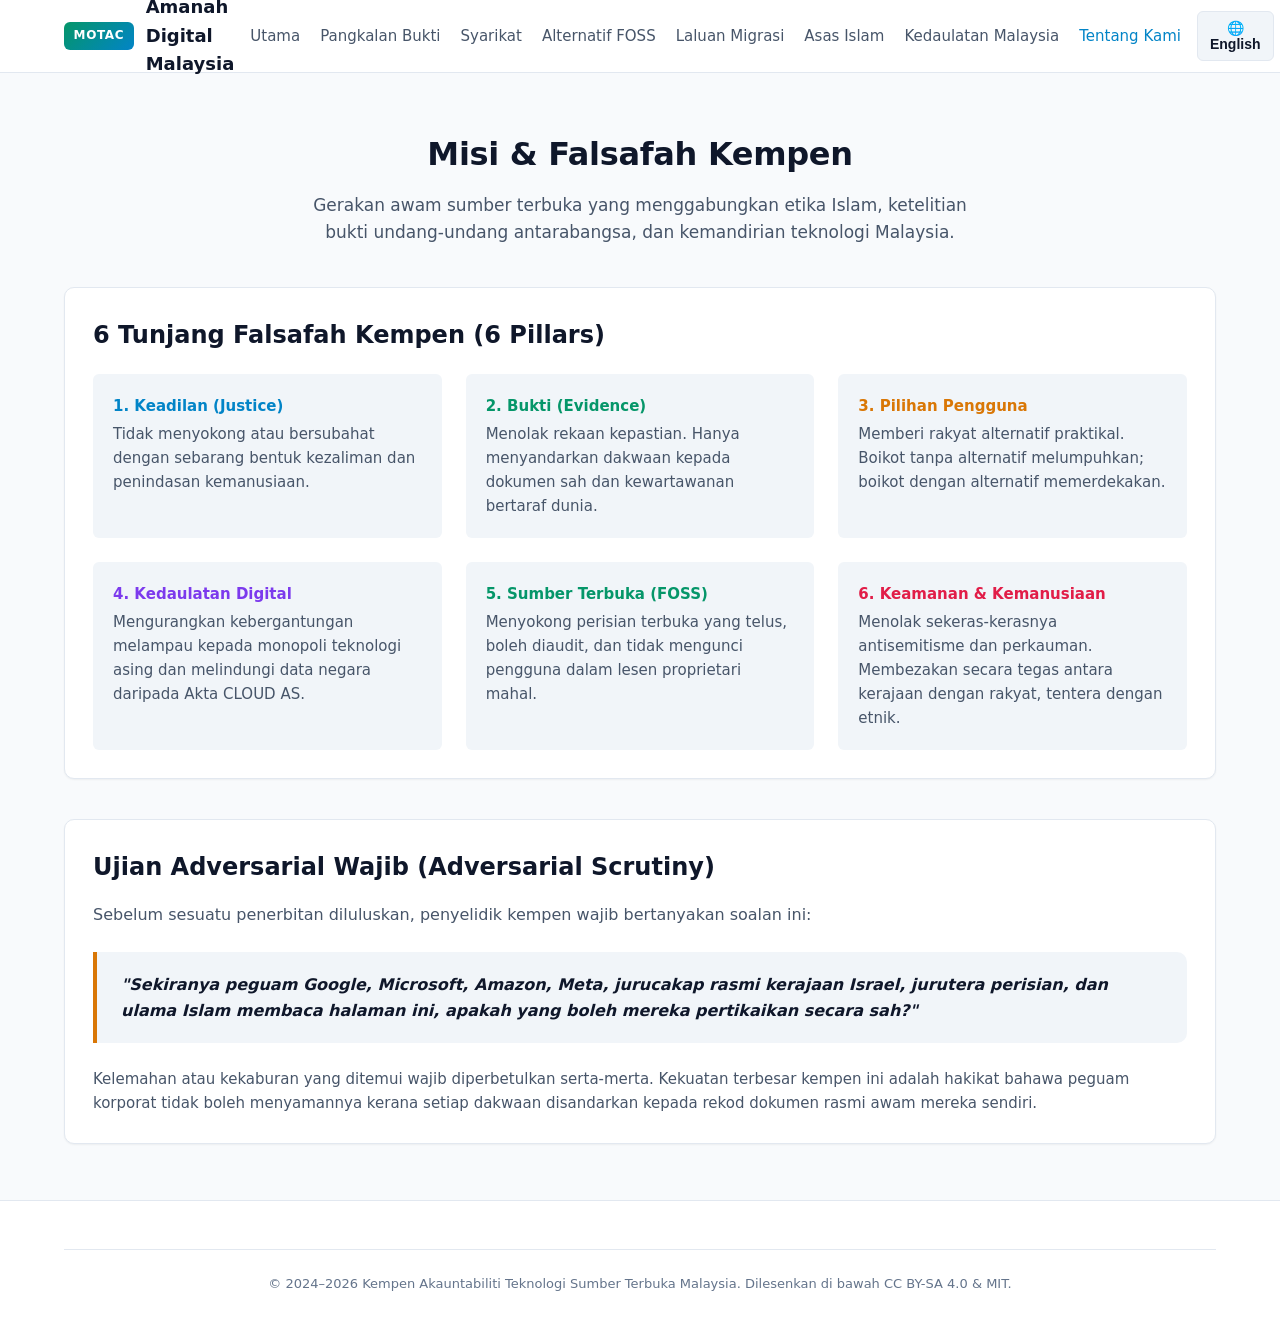
==== website/about.html @ 1c279eaa "feat: complete initial implementation of Malaysian Open-Source Tech Accountability Campaign" ====
<!DOCTYPE html>
<html lang="ms" data-theme="light">
<head>
  <meta charset="UTF-8">
  <meta name="viewport" content="width=device-width, initial-scale=1.0">
  <title>Tentang Kempen | Amanah Digital Malaysia</title>
  <link rel="stylesheet" href="styles.css">
</head>
<body>

  <header class="site-header">
    <div class="container nav-wrapper">
      <a href="index.html" class="brand-link">
        <span class="brand-badge">MOTAC</span>
        <span>Amanah Digital Malaysia</span>
      </a>
      <nav>
        <ul class="nav-links">
          <li><a href="index.html">Utama</a></li>
          <li><a href="evidence.html">Pangkalan Bukti</a></li>
          <li><a href="companies.html">Syarikat</a></li>
          <li><a href="alternatives.html">Alternatif FOSS</a></li>
          <li><a href="migrate.html">Laluan Migrasi</a></li>
          <li><a href="islam.html">Asas Islam</a></li>
          <li><a href="malaysia.html">Kedaulatan Malaysia</a></li>
          <li><a href="about.html" class="active">Tentang Kami</a></li>
        </ul>
      </nav>
      <div class="nav-actions">
        <button id="lang-toggle" class="btn-icon" aria-label="Tukar Bahasa">🌐 English</button>
        <button id="theme-toggle" class="btn-icon" aria-label="Tukar Tema">🌙 Gelap</button>
      </div>
    </div>
  </header>

  <main class="container section">
    <div class="section-header">
      <h1 class="section-title">
        <span class="lang-bm">Misi &amp; Falsafah Kempen</span>
        <span class="lang-en" style="display: none;">Mission &amp; Philosophy of the Campaign</span>
      </h1>
      <p class="section-subtitle">
        <span class="lang-bm">Gerakan awam sumber terbuka yang menggabungkan etika Islam, ketelitian bukti undang-undang antarabangsa, dan kemandirian teknologi Malaysia.</span>
        <span class="lang-en" style="display: none;">An open-source public movement integrating Islamic ethics, international legal evidence, and Malaysian technological independence.</span>
      </p>
    </div>

    <!-- 6 Pillars -->
    <div class="card" style="margin-bottom: 2.5rem;">
      <h2 style="font-size: 1.5rem; margin-bottom: 1.25rem;">6 Tunjang Falsafah Kempen (6 Pillars)</h2>
      <div class="grid-3" style="font-size: 0.9375rem;">
        <div style="background: var(--bg-surface-elevated); padding: 1.25rem; border-radius: var(--radius-sm);">
          <h4 style="color: var(--accent-primary); font-weight: 700; margin-bottom: 0.25rem;">1. Keadilan (Justice)</h4>
          <p style="color: var(--text-secondary);">Tidak menyokong atau bersubahat dengan sebarang bentuk kezaliman dan penindasan kemanusiaan.</p>
        </div>
        <div style="background: var(--bg-surface-elevated); padding: 1.25rem; border-radius: var(--radius-sm);">
          <h4 style="color: var(--accent-emerald); font-weight: 700; margin-bottom: 0.25rem;">2. Bukti (Evidence)</h4>
          <p style="color: var(--text-secondary);">Menolak rekaan kepastian. Hanya menyandarkan dakwaan kepada dokumen sah dan kewartawanan bertaraf dunia.</p>
        </div>
        <div style="background: var(--bg-surface-elevated); padding: 1.25rem; border-radius: var(--radius-sm);">
          <h4 style="color: var(--accent-amber); font-weight: 700; margin-bottom: 0.25rem;">3. Pilihan Pengguna</h4>
          <p style="color: var(--text-secondary);">Memberi rakyat alternatif praktikal. Boikot tanpa alternatif melumpuhkan; boikot dengan alternatif memerdekakan.</p>
        </div>
        <div style="background: var(--bg-surface-elevated); padding: 1.25rem; border-radius: var(--radius-sm);">
          <h4 style="color: var(--accent-purple); font-weight: 700; margin-bottom: 0.25rem;">4. Kedaulatan Digital</h4>
          <p style="color: var(--text-secondary);">Mengurangkan kebergantungan melampau kepada monopoli teknologi asing dan melindungi data negara daripada Akta CLOUD AS.</p>
        </div>
        <div style="background: var(--bg-surface-elevated); padding: 1.25rem; border-radius: var(--radius-sm);">
          <h4 style="color: #059669; font-weight: 700; margin-bottom: 0.25rem;">5. Sumber Terbuka (FOSS)</h4>
          <p style="color: var(--text-secondary);">Menyokong perisian terbuka yang telus, boleh diaudit, dan tidak mengunci pengguna dalam lesen proprietari mahal.</p>
        </div>
        <div style="background: var(--bg-surface-elevated); padding: 1.25rem; border-radius: var(--radius-sm);">
          <h4 style="color: #e11d48; font-weight: 700; margin-bottom: 0.25rem;">6. Keamanan &amp; Kemanusiaan</h4>
          <p style="color: var(--text-secondary);">Menolak sekeras-kerasnya antisemitisme dan perkauman. Membezakan secara tegas antara kerajaan dengan rakyat, tentera dengan etnik.</p>
        </div>
      </div>
    </div>

    <!-- Adversarial Testing -->
    <div class="card">
      <h2 style="font-size: 1.5rem; margin-bottom: 1rem;">Ujian Adversarial Wajib (Adversarial Scrutiny)</h2>
      <p style="color: var(--text-secondary); margin-bottom: 1rem;">
        Sebelum sesuatu penerbitan diluluskan, penyelidik kempen wajib bertanyakan soalan ini:
      </p>
      <div class="callout" style="border-left-color: var(--accent-amber);">
        <p style="font-style: italic; font-weight: 600; color: var(--text-primary);">
          "Sekiranya peguam Google, Microsoft, Amazon, Meta, jurucakap rasmi kerajaan Israel, jurutera perisian, dan ulama Islam membaca halaman ini, apakah yang boleh mereka pertikaikan secara sah?"
        </p>
      </div>
      <p style="color: var(--text-secondary); font-size: 0.9375rem;">
        Kelemahan atau kekaburan yang ditemui wajib diperbetulkan serta-merta. Kekuatan terbesar kempen ini adalah hakikat bahawa peguam korporat tidak boleh menyamannya kerana setiap dakwaan disandarkan kepada rekod dokumen rasmi awam mereka sendiri.
      </p>
    </div>
  </main>

  <footer class="site-footer">
    <div class="container">
      <div class="footer-bottom">
        <p>© 2024–2026 Kempen Akauntabiliti Teknologi Sumber Terbuka Malaysia. Dilesenkan di bawah CC BY-SA 4.0 &amp; MIT.</p>
      </div>
    </div>
  </footer>

  <script src="app.js"></script>
</body>
</html>
---- website/styles.css ----
/* ==========================================================================
   Kempen Akauntabiliti Teknologi Sumber Terbuka Malaysia
   Modern, Accessible, Responsive CSS Stylesheet
   ========================================================================== */

:root {
  --font-sans: system-ui, -apple-system, BlinkMacSystemFont, "Segoe UI", Roboto, Oxygen, Ubuntu, Cantarell, "Open Sans", "Helvetica Neue", sans-serif;
  --font-mono: ui-monospace, SFMono-Regular, Menlo, Monaco, Consolas, "Liberation Mono", "Courier New", monospace;

  /* Color Palette - Light Theme */
  --bg-primary: #f8fafc;
  --bg-surface: #ffffff;
  --bg-surface-elevated: #f1f5f9;
  --border-color: #e2e8f0;
  --border-subtle: #cbd5e1;

  --text-primary: #0f172a;
  --text-secondary: #475569;
  --text-muted: #64748b;

  --accent-primary: #0284c7;       /* Blue */
  --accent-primary-hover: #0369a1;
  --accent-emerald: #059669;       /* Green for verified */
  --accent-amber: #d97706;         /* Amber for reported / supported */
  --accent-rose: #e11d48;          /* Rose for disputed / red */
  --accent-purple: #7c3aed;        /* Sovereignty / Open Source */

  --shadow-sm: 0 1px 2px 0 rgb(0 0 0 / 0.05);
  --shadow-md: 0 4px 6px -1px rgb(0 0 0 / 0.1), 0 2px 4px -2px rgb(0 0 0 / 0.1);
  --shadow-lg: 0 10px 15px -3px rgb(0 0 0 / 0.1), 0 4px 6px -4px rgb(0 0 0 / 0.1);

  --radius-sm: 6px;
  --radius-md: 10px;
  --radius-lg: 16px;
  --radius-full: 9999px;

  --transition-fast: 150ms ease;
  --max-width: 1200px;
}

[data-theme="dark"] {
  --bg-primary: #0b0f19;
  --bg-surface: #131b2e;
  --bg-surface-elevated: #1e293b;
  --border-color: #243048;
  --border-subtle: #334155;

  --text-primary: #f8fafc;
  --text-secondary: #cbd5e1;
  --text-muted: #94a3b8;

  --accent-primary: #38bdf8;
  --accent-primary-hover: #0ea5e9;
  --accent-emerald: #10b981;
  --accent-amber: #f59e0b;
  --accent-rose: #f43f5e;
  --accent-purple: #a855f7;

  --shadow-sm: 0 1px 2px 0 rgb(0 0 0 / 0.5);
  --shadow-md: 0 4px 6px -1px rgb(0 0 0 / 0.5);
  --shadow-lg: 0 10px 15px -3px rgb(0 0 0 / 0.5);
}

@media (prefers-color-scheme: dark) {
  :root:not([data-theme="light"]) {
    --bg-primary: #0b0f19;
    --bg-surface: #131b2e;
    --bg-surface-elevated: #1e293b;
    --border-color: #243048;
    --border-subtle: #334155;

    --text-primary: #f8fafc;
    --text-secondary: #cbd5e1;
    --text-muted: #94a3b8;

    --accent-primary: #38bdf8;
    --accent-primary-hover: #0ea5e9;
    --accent-emerald: #10b981;
    --accent-amber: #f59e0b;
    --accent-rose: #f43f5e;
    --accent-purple: #a855f7;
  }
}

/* Box Sizing & Reset */
*, *::before, *::after {
  box-sizing: border-box;
  margin: 0;
  padding: 0;
}

body {
  font-family: var(--font-sans);
  background-color: var(--bg-primary);
  color: var(--text-primary);
  line-height: 1.6;
  min-height: 100vh;
  display: flex;
  flex-direction: column;
}

/* Container */
.container {
  width: 100%;
  max-width: var(--max-width);
  margin-inline: auto;
  padding-inline: 1.5rem;
}

/* Navbar */
.site-header {
  background-color: var(--bg-surface);
  border-bottom: 1px solid var(--border-color);
  position: sticky;
  top: 0;
  z-index: 50;
  backdrop-filter: blur(8px);
}

.nav-wrapper {
  display: flex;
  align-items: center;
  justify-content: space-between;
  height: 4.5rem;
  gap: 1rem;
}

.brand-link {
  display: flex;
  align-items: center;
  gap: 0.75rem;
  text-decoration: none;
  color: var(--text-primary);
  font-weight: 700;
  font-size: 1.125rem;
}

.brand-badge {
  background: linear-gradient(135deg, var(--accent-emerald), var(--accent-primary));
  color: white;
  padding: 0.25rem 0.6rem;
  border-radius: var(--radius-sm);
  font-size: 0.75rem;
  font-weight: 800;
  text-transform: uppercase;
  letter-spacing: 0.05em;
}

.nav-links {
  display: flex;
  align-items: center;
  list-style: none;
  gap: 1.25rem;
  overflow-x: auto;
  padding-block: 0.5rem;
}

.nav-links a {
  text-decoration: none;
  color: var(--text-secondary);
  font-size: 0.9375rem;
  font-weight: 500;
  transition: color var(--transition-fast);
  white-space: nowrap;
}

.nav-links a:hover,
.nav-links a.active {
  color: var(--accent-primary);
}

.nav-actions {
  display: flex;
  align-items: center;
  gap: 0.75rem;
}

.btn-icon {
  background: var(--bg-surface-elevated);
  border: 1px solid var(--border-color);
  color: var(--text-primary);
  padding: 0.5rem 0.75rem;
  border-radius: var(--radius-sm);
  cursor: pointer;
  font-size: 0.875rem;
  font-weight: 600;
  transition: background var(--transition-fast);
}

.btn-icon:hover {
  background: var(--border-color);
}

/* Hero Section */
.hero {
  padding-block: 4rem 3rem;
  text-align: center;
  background: linear-gradient(180deg, var(--bg-surface) 0%, var(--bg-primary) 100%);
  border-bottom: 1px solid var(--border-color);
}

.hero-pill {
  display: inline-flex;
  align-items: center;
  gap: 0.5rem;
  background: var(--bg-surface-elevated);
  border: 1px solid var(--border-color);
  padding: 0.35rem 1rem;
  border-radius: var(--radius-full);
  font-size: 0.875rem;
  font-weight: 600;
  color: var(--accent-primary);
  margin-bottom: 1.5rem;
}

.hero-title {
  font-size: clamp(2rem, 4vw + 1rem, 3.25rem);
  font-weight: 800;
  letter-spacing: -0.02em;
  line-height: 1.15;
  margin-bottom: 1.25rem;
  max-width: 900px;
  margin-inline: auto;
}

.hero-title span {
  background: linear-gradient(135deg, var(--accent-primary), var(--accent-emerald));
  -webkit-background-clip: text;
  -webkit-text-fill-color: transparent;
}

.hero-desc {
  font-size: 1.125rem;
  color: var(--text-secondary);
  max-width: 750px;
  margin-inline: auto;
  margin-bottom: 2rem;
}

.hero-actions {
  display: flex;
  justify-content: center;
  gap: 1rem;
  flex-wrap: wrap;
}

.btn {
  display: inline-flex;
  align-items: center;
  justify-content: center;
  gap: 0.5rem;
  padding: 0.75rem 1.5rem;
  border-radius: var(--radius-md);
  font-weight: 600;
  font-size: 0.9375rem;
  text-decoration: none;
  cursor: pointer;
  transition: all var(--transition-fast);
  border: 1px solid transparent;
}

.btn-primary {
  background-color: var(--accent-primary);
  color: white;
}

.btn-primary:hover {
  background-color: var(--accent-primary-hover);
}

.btn-outline {
  background-color: var(--bg-surface);
  border-color: var(--border-color);
  color: var(--text-primary);
}

.btn-outline:hover {
  background-color: var(--bg-surface-elevated);
}

/* Metric / Stat Strip */
.stats-strip {
  display: grid;
  grid-template-columns: repeat(auto-fit, minmax(220px, 1fr));
  gap: 1.5rem;
  margin-block: -2rem 3rem;
  position: relative;
  z-index: 10;
}

.stat-card {
  background-color: var(--bg-surface);
  border: 1px solid var(--border-color);
  border-radius: var(--radius-md);
  padding: 1.5rem;
  box-shadow: var(--shadow-md);
  text-align: center;
}

.stat-val {
  font-size: 2.25rem;
  font-weight: 800;
  color: var(--accent-primary);
  line-height: 1;
  margin-bottom: 0.5rem;
}

.stat-label {
  font-size: 0.875rem;
  color: var(--text-secondary);
  font-weight: 500;
}

/* Sections */
.section {
  padding-block: 3.5rem;
}

.section-header {
  margin-bottom: 2.5rem;
  text-align: center;
}

.section-title {
  font-size: 2rem;
  font-weight: 700;
  letter-spacing: -0.01em;
  margin-bottom: 0.75rem;
}

.section-subtitle {
  color: var(--text-secondary);
  font-size: 1.0625rem;
  max-width: 680px;
  margin-inline: auto;
}

/* Grid Layouts */
.grid-2 {
  display: grid;
  grid-template-columns: repeat(auto-fit, minmax(320px, 1fr));
  gap: 2rem;
}

.grid-3 {
  display: grid;
  grid-template-columns: repeat(auto-fit, minmax(280px, 1fr));
  gap: 1.5rem;
}

.grid-4 {
  display: grid;
  grid-template-columns: repeat(auto-fit, minmax(240px, 1fr));
  gap: 1.5rem;
}

/* Feature / Pillar Cards */
.card {
  background-color: var(--bg-surface);
  border: 1px solid var(--border-color);
  border-radius: var(--radius-md);
  padding: 1.75rem;
  box-shadow: var(--shadow-sm);
  transition: transform var(--transition-fast), box-shadow var(--transition-fast);
}

.card:hover {
  transform: translateY(-2px);
  box-shadow: var(--shadow-md);
}

.card-icon {
  font-size: 2rem;
  margin-bottom: 1rem;
}

.card-title {
  font-size: 1.25rem;
  font-weight: 700;
  margin-bottom: 0.75rem;
}

.card-desc {
  color: var(--text-secondary);
  font-size: 0.9375rem;
}

/* Status Badges */
.badge {
  display: inline-flex;
  align-items: center;
  padding: 0.2rem 0.55rem;
  border-radius: var(--radius-full);
  font-size: 0.75rem;
  font-weight: 700;
  letter-spacing: 0.02em;
}

.badge-verified {
  background-color: rgba(5, 150, 105, 0.15);
  color: var(--accent-emerald);
  border: 1px solid rgba(5, 150, 105, 0.3);
}

.badge-supported {
  background-color: rgba(2, 132, 199, 0.15);
  color: var(--accent-primary);
  border: 1px solid rgba(2, 132, 199, 0.3);
}

.badge-disputed {
  background-color: rgba(217, 119, 6, 0.15);
  color: var(--accent-amber);
  border: 1px solid rgba(217, 119, 6, 0.3);
}

/* Interactive Search & Filter Controls */
.filter-bar {
  background-color: var(--bg-surface);
  border: 1px solid var(--border-color);
  border-radius: var(--radius-md);
  padding: 1.25rem;
  margin-bottom: 2rem;
  display: flex;
  flex-wrap: wrap;
  gap: 1rem;
  align-items: center;
}

.search-input {
  flex: 1 1 280px;
  padding: 0.75rem 1rem;
  border-radius: var(--radius-sm);
  border: 1px solid var(--border-color);
  background-color: var(--bg-primary);
  color: var(--text-primary);
  font-size: 0.9375rem;
  font-family: inherit;
}

.search-input:focus {
  outline: 2px solid var(--accent-primary);
  border-color: transparent;
}

.filter-select {
  padding: 0.75rem 1rem;
  border-radius: var(--radius-sm);
  border: 1px solid var(--border-color);
  background-color: var(--bg-primary);
  color: var(--text-primary);
  font-size: 0.9375rem;
  font-family: inherit;
  cursor: pointer;
}

/* Evidence / Alternative Item Cards */
.data-card {
  background-color: var(--bg-surface);
  border: 1px solid var(--border-color);
  border-radius: var(--radius-md);
  padding: 1.5rem;
  margin-bottom: 1.25rem;
  display: flex;
  flex-direction: column;
  gap: 0.75rem;
}

.data-card-header {
  display: flex;
  justify-content: space-between;
  align-items: flex-start;
  gap: 1rem;
  flex-wrap: wrap;
}

.data-card-title {
  font-size: 1.125rem;
  font-weight: 700;
  color: var(--text-primary);
}

.data-card-meta {
  display: flex;
  align-items: center;
  gap: 0.5rem;
  font-size: 0.8125rem;
  color: var(--text-muted);
}

.data-card-quote {
  font-style: italic;
  padding-left: 1rem;
  border-left: 3px solid var(--accent-primary);
  color: var(--text-secondary);
  font-size: 0.875rem;
  margin-block: 0.5rem;
}

.data-card-footer {
  display: flex;
  justify-content: space-between;
  align-items: center;
  font-size: 0.8125rem;
  padding-top: 0.75rem;
  border-top: 1px solid var(--border-color);
  flex-wrap: wrap;
  gap: 0.5rem;
}

/* Callout Box */
.callout {
  background-color: var(--bg-surface-elevated);
  border-left: 4px solid var(--accent-primary);
  padding: 1.25rem 1.5rem;
  border-radius: 0 var(--radius-md) var(--radius-md) 0;
  margin-block: 1.5rem;
}

.callout-quran {
  border-left-color: var(--accent-emerald);
  background-color: rgba(5, 150, 105, 0.06);
}

.arabic-text {
  font-size: 1.35rem;
  line-height: 2;
  font-weight: 600;
  text-align: right;
  direction: rtl;
  margin-bottom: 0.5rem;
  color: var(--text-primary);
}

/* Footer */
.site-footer {
  margin-top: auto;
  background-color: var(--bg-surface);
  border-top: 1px solid var(--border-color);
  padding-block: 3rem;
  color: var(--text-secondary);
  font-size: 0.875rem;
}

.footer-grid {
  display: grid;
  grid-template-columns: repeat(auto-fit, minmax(200px, 1fr));
  gap: 2rem;
  margin-bottom: 2rem;
}

.footer-title {
  color: var(--text-primary);
  font-size: 0.9375rem;
  font-weight: 700;
  margin-bottom: 1rem;
}

.footer-links {
  list-style: none;
  display: flex;
  flex-direction: column;
  gap: 0.5rem;
}

.footer-links a {
  text-decoration: none;
  color: var(--text-secondary);
  transition: color var(--transition-fast);
}

.footer-links a:hover {
  color: var(--accent-primary);
}

.footer-bottom {
  border-top: 1px solid var(--border-color);
  padding-top: 1.5rem;
  text-align: center;
  font-size: 0.8125rem;
  color: var(--text-muted);
}

/* Responsive adjustments */
@media (max-width: 768px) {
  .nav-wrapper {
    height: auto;
    flex-direction: column;
    padding-block: 1rem;
    align-items: stretch;
  }
  .nav-actions {
    justify-content: space-between;
  }
}
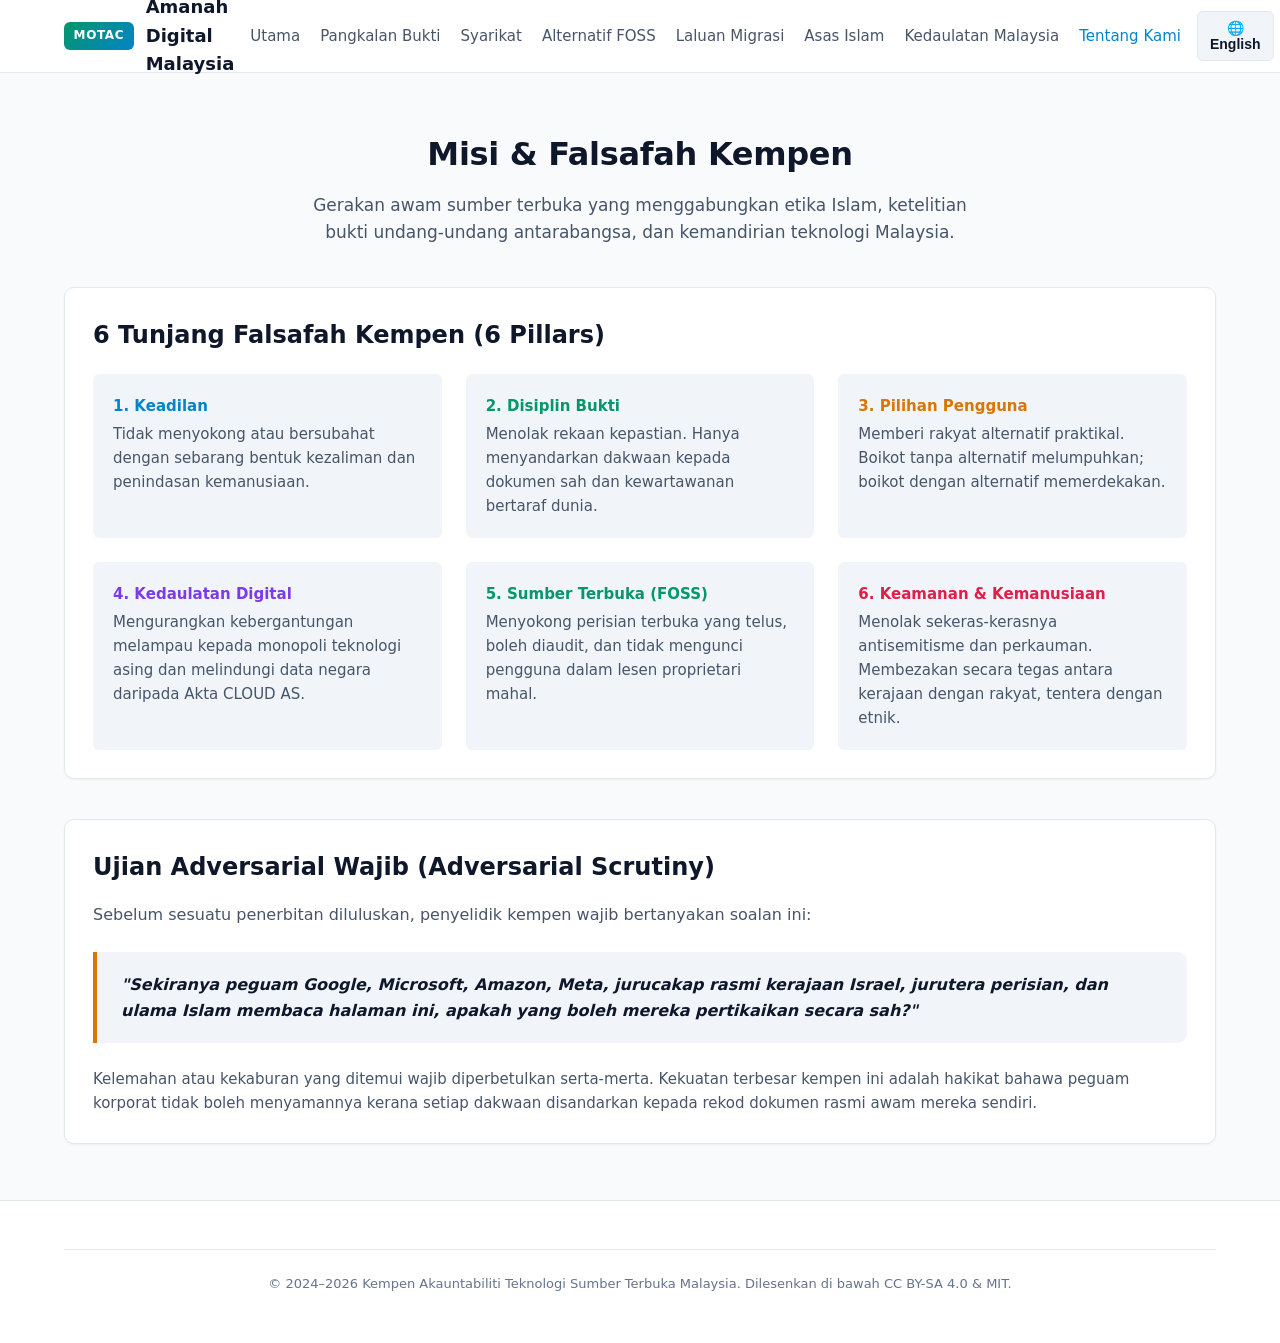
==== commit fcce9068: "fix(website): ensure comprehensive bilingual English support across all 11 pages - Added CSS data-la" ====
--- a/website/about.html
+++ b/website/about.html
@@ -16,14 +16,14 @@
       </a>
       <nav>
         <ul class="nav-links">
-          <li><a href="index.html">Utama</a></li>
-          <li><a href="evidence.html">Pangkalan Bukti</a></li>
-          <li><a href="companies.html">Syarikat</a></li>
-          <li><a href="alternatives.html">Alternatif FOSS</a></li>
-          <li><a href="migrate.html">Laluan Migrasi</a></li>
-          <li><a href="islam.html">Asas Islam</a></li>
-          <li><a href="malaysia.html">Kedaulatan Malaysia</a></li>
-          <li><a href="about.html" class="active">Tentang Kami</a></li>
+          <li><a href="index.html"><span class="lang-bm">Utama</span><span class="lang-en">Home</span></a></li>
+          <li><a href="evidence.html"><span class="lang-bm">Pangkalan Bukti</span><span class="lang-en">Evidence Base</span></a></li>
+          <li><a href="companies.html"><span class="lang-bm">Syarikat</span><span class="lang-en">Companies</span></a></li>
+          <li><a href="alternatives.html"><span class="lang-bm">Alternatif FOSS</span><span class="lang-en">FOSS Alternatives</span></a></li>
+          <li><a href="migrate.html"><span class="lang-bm">Laluan Migrasi</span><span class="lang-en">Migration Guide</span></a></li>
+          <li><a href="islam.html"><span class="lang-bm">Asas Islam</span><span class="lang-en">Islamic Ethics</span></a></li>
+          <li><a href="malaysia.html"><span class="lang-bm">Kedaulatan Malaysia</span><span class="lang-en">Malaysian Sovereignty</span></a></li>
+          <li><a href="about.html" class="active"><span class="lang-bm">Tentang Kami</span><span class="lang-en">About</span></a></li>
         </ul>
       </nav>
       <div class="nav-actions">
@@ -37,58 +37,103 @@
     <div class="section-header">
       <h1 class="section-title">
         <span class="lang-bm">Misi &amp; Falsafah Kempen</span>
-        <span class="lang-en" style="display: none;">Mission &amp; Philosophy of the Campaign</span>
+        <span class="lang-en">Mission &amp; Philosophy of the Campaign</span>
       </h1>
       <p class="section-subtitle">
         <span class="lang-bm">Gerakan awam sumber terbuka yang menggabungkan etika Islam, ketelitian bukti undang-undang antarabangsa, dan kemandirian teknologi Malaysia.</span>
-        <span class="lang-en" style="display: none;">An open-source public movement integrating Islamic ethics, international legal evidence, and Malaysian technological independence.</span>
+        <span class="lang-en">An open-source public movement integrating Islamic ethics, international legal evidence, and Malaysian technological independence.</span>
       </p>
     </div>
 
     <!-- 6 Pillars -->
     <div class="card" style="margin-bottom: 2.5rem;">
-      <h2 style="font-size: 1.5rem; margin-bottom: 1.25rem;">6 Tunjang Falsafah Kempen (6 Pillars)</h2>
+      <h2 style="font-size: 1.5rem; margin-bottom: 1.25rem;">
+        <span class="lang-bm">6 Tunjang Falsafah Kempen (6 Pillars)</span>
+        <span class="lang-en">6 Core Philosophical Pillars</span>
+      </h2>
       <div class="grid-3" style="font-size: 0.9375rem;">
         <div style="background: var(--bg-surface-elevated); padding: 1.25rem; border-radius: var(--radius-sm);">
-          <h4 style="color: var(--accent-primary); font-weight: 700; margin-bottom: 0.25rem;">1. Keadilan (Justice)</h4>
-          <p style="color: var(--text-secondary);">Tidak menyokong atau bersubahat dengan sebarang bentuk kezaliman dan penindasan kemanusiaan.</p>
+          <h4 style="color: var(--accent-primary); font-weight: 700; margin-bottom: 0.25rem;">
+            <span class="lang-bm">1. Keadilan</span>
+            <span class="lang-en">1. Justice ('Adl)</span>
+          </h4>
+          <p style="color: var(--text-secondary);">
+            <span class="lang-bm">Tidak menyokong atau bersubahat dengan sebarang bentuk kezaliman dan penindasan kemanusiaan.</span>
+            <span class="lang-en">Refusing complicity in all forms of structural oppression, human rights abuses, and unlawful aggression.</span>
+          </p>
         </div>
         <div style="background: var(--bg-surface-elevated); padding: 1.25rem; border-radius: var(--radius-sm);">
-          <h4 style="color: var(--accent-emerald); font-weight: 700; margin-bottom: 0.25rem;">2. Bukti (Evidence)</h4>
-          <p style="color: var(--text-secondary);">Menolak rekaan kepastian. Hanya menyandarkan dakwaan kepada dokumen sah dan kewartawanan bertaraf dunia.</p>
+          <h4 style="color: var(--accent-emerald); font-weight: 700; margin-bottom: 0.25rem;">
+            <span class="lang-bm">2. Disiplin Bukti</span>
+            <span class="lang-en">2. Evidentiary Discipline</span>
+          </h4>
+          <p style="color: var(--text-secondary);">
+            <span class="lang-bm">Menolak rekaan kepastian. Hanya menyandarkan dakwaan kepada dokumen sah dan kewartawanan bertaraf dunia.</span>
+            <span class="lang-en">Rejecting manufactured certainty. Anchoring every claim in primary tenders, corporate disclosures, and court records.</span>
+          </p>
         </div>
         <div style="background: var(--bg-surface-elevated); padding: 1.25rem; border-radius: var(--radius-sm);">
-          <h4 style="color: var(--accent-amber); font-weight: 700; margin-bottom: 0.25rem;">3. Pilihan Pengguna</h4>
-          <p style="color: var(--text-secondary);">Memberi rakyat alternatif praktikal. Boikot tanpa alternatif melumpuhkan; boikot dengan alternatif memerdekakan.</p>
+          <h4 style="color: var(--accent-amber); font-weight: 700; margin-bottom: 0.25rem;">
+            <span class="lang-bm">3. Pilihan Pengguna</span>
+            <span class="lang-en">3. Practical Agency</span>
+          </h4>
+          <p style="color: var(--text-secondary);">
+            <span class="lang-bm">Memberi rakyat alternatif praktikal. Boikot tanpa alternatif melumpuhkan; boikot dengan alternatif memerdekakan.</span>
+            <span class="lang-en">Empowering citizens with viable substitutes. Boycott without alternatives paralyzes; boycott with alternatives liberates.</span>
+          </p>
         </div>
         <div style="background: var(--bg-surface-elevated); padding: 1.25rem; border-radius: var(--radius-sm);">
-          <h4 style="color: var(--accent-purple); font-weight: 700; margin-bottom: 0.25rem;">4. Kedaulatan Digital</h4>
-          <p style="color: var(--text-secondary);">Mengurangkan kebergantungan melampau kepada monopoli teknologi asing dan melindungi data negara daripada Akta CLOUD AS.</p>
+          <h4 style="color: var(--accent-purple); font-weight: 700; margin-bottom: 0.25rem;">
+            <span class="lang-bm">4. Kedaulatan Digital</span>
+            <span class="lang-en">4. Digital Sovereignty</span>
+          </h4>
+          <p style="color: var(--text-secondary);">
+            <span class="lang-bm">Mengurangkan kebergantungan melampau kepada monopoli teknologi asing dan melindungi data negara daripada Akta CLOUD AS.</span>
+            <span class="lang-en">Reducing critical dependency on foreign monopolies and shielding national data from extraterritorial US CLOUD Act warrants.</span>
+          </p>
         </div>
         <div style="background: var(--bg-surface-elevated); padding: 1.25rem; border-radius: var(--radius-sm);">
-          <h4 style="color: #059669; font-weight: 700; margin-bottom: 0.25rem;">5. Sumber Terbuka (FOSS)</h4>
-          <p style="color: var(--text-secondary);">Menyokong perisian terbuka yang telus, boleh diaudit, dan tidak mengunci pengguna dalam lesen proprietari mahal.</p>
+          <h4 style="color: #059669; font-weight: 700; margin-bottom: 0.25rem;">
+            <span class="lang-bm">5. Sumber Terbuka (FOSS)</span>
+            <span class="lang-en">5. Open Source (FOSS)</span>
+          </h4>
+          <p style="color: var(--text-secondary);">
+            <span class="lang-bm">Menyokong perisian terbuka yang telus, boleh diaudit, dan tidak mengunci pengguna dalam lesen proprietari mahal.</span>
+            <span class="lang-en">Advancing transparent, auditable, community-governed software stacks free from proprietary vendor capture.</span>
+          </p>
         </div>
         <div style="background: var(--bg-surface-elevated); padding: 1.25rem; border-radius: var(--radius-sm);">
-          <h4 style="color: #e11d48; font-weight: 700; margin-bottom: 0.25rem;">6. Keamanan &amp; Kemanusiaan</h4>
-          <p style="color: var(--text-secondary);">Menolak sekeras-kerasnya antisemitisme dan perkauman. Membezakan secara tegas antara kerajaan dengan rakyat, tentera dengan etnik.</p>
+          <h4 style="color: #e11d48; font-weight: 700; margin-bottom: 0.25rem;">
+            <span class="lang-bm">6. Keamanan &amp; Kemanusiaan</span>
+            <span class="lang-en">6. Universal Ethics</span>
+          </h4>
+          <p style="color: var(--text-secondary);">
+            <span class="lang-bm">Menolak sekeras-kerasnya antisemitisme dan perkauman. Membezakan secara tegas antara kerajaan dengan rakyat, tentera dengan etnik.</span>
+            <span class="lang-en">Strictly rejecting antisemitism, racism, and collective guilt. Differentiating states from citizens, militaries from ethnic communities.</span>
+          </p>
         </div>
       </div>
     </div>
 
     <!-- Adversarial Testing -->
     <div class="card">
-      <h2 style="font-size: 1.5rem; margin-bottom: 1rem;">Ujian Adversarial Wajib (Adversarial Scrutiny)</h2>
+      <h2 style="font-size: 1.5rem; margin-bottom: 1rem;">
+        <span class="lang-bm">Ujian Adversarial Wajib (Adversarial Scrutiny)</span>
+        <span class="lang-en">Mandatory Adversarial Scrutiny</span>
+      </h2>
       <p style="color: var(--text-secondary); margin-bottom: 1rem;">
-        Sebelum sesuatu penerbitan diluluskan, penyelidik kempen wajib bertanyakan soalan ini:
+        <span class="lang-bm">Sebelum sesuatu penerbitan diluluskan, penyelidik kempen wajib bertanyakan soalan ini:</span>
+        <span class="lang-en">Before any finding is published, campaign researchers must rigorously ask:</span>
       </p>
       <div class="callout" style="border-left-color: var(--accent-amber);">
         <p style="font-style: italic; font-weight: 600; color: var(--text-primary);">
-          "Sekiranya peguam Google, Microsoft, Amazon, Meta, jurucakap rasmi kerajaan Israel, jurutera perisian, dan ulama Islam membaca halaman ini, apakah yang boleh mereka pertikaikan secara sah?"
+          <span class="lang-bm">"Sekiranya peguam Google, Microsoft, Amazon, Meta, jurucakap rasmi kerajaan Israel, jurutera perisian, dan ulama Islam membaca halaman ini, apakah yang boleh mereka pertikaikan secara sah?"</span>
+          <span class="lang-en">"If attorneys representing Google, Microsoft, Amazon, Meta, Israeli government spokespeople, corporate software architects, and Islamic legal jurists read this page, what could they legally or factually refute?"</span>
         </p>
       </div>
       <p style="color: var(--text-secondary); font-size: 0.9375rem;">
-        Kelemahan atau kekaburan yang ditemui wajib diperbetulkan serta-merta. Kekuatan terbesar kempen ini adalah hakikat bahawa peguam korporat tidak boleh menyamannya kerana setiap dakwaan disandarkan kepada rekod dokumen rasmi awam mereka sendiri.
+        <span class="lang-bm">Kelemahan atau kekaburan yang ditemui wajib diperbetulkan serta-merta. Kekuatan terbesar kempen ini adalah hakikat bahawa peguam korporat tidak boleh menyamannya kerana setiap dakwaan disandarkan kepada rekod dokumen rasmi awam mereka sendiri.</span>
+        <span class="lang-en">Any ambiguities or unsubstantiated claims discovered must be corrected immediately. The greatest strength of this campaign is legal and factual resilience: corporate lawyers cannot dismiss our findings because every claim is anchored in their own official filings.</span>
       </p>
     </div>
   </main>
@@ -96,7 +141,10 @@
   <footer class="site-footer">
     <div class="container">
       <div class="footer-bottom">
-        <p>© 2024–2026 Kempen Akauntabiliti Teknologi Sumber Terbuka Malaysia. Dilesenkan di bawah CC BY-SA 4.0 &amp; MIT.</p>
+        <p>
+          <span class="lang-bm">© 2024–2026 Kempen Akauntabiliti Teknologi Sumber Terbuka Malaysia. Dilesenkan di bawah CC BY-SA 4.0 &amp; MIT.</span>
+          <span class="lang-en">© 2024–2026 Malaysian Open-Source Tech Accountability Campaign. Licensed under CC BY-SA 4.0 &amp; MIT.</span>
+        </p>
       </div>
     </div>
   </footer>
--- a/website/styles.css
+++ b/website/styles.css
@@ -593,3 +593,18 @@
     justify-content: space-between;
   }
 }
+
+/* ================= Language Switching ================= */
+html[data-lang="bm"] .lang-en,
+:root:not([data-lang="en"]) .lang-en {
+  display: none !important;
+}
+
+html[data-lang="en"] .lang-bm {
+  display: none !important;
+}
+
+html[data-lang="en"] .lang-en {
+  display: revert !important;
+}
+
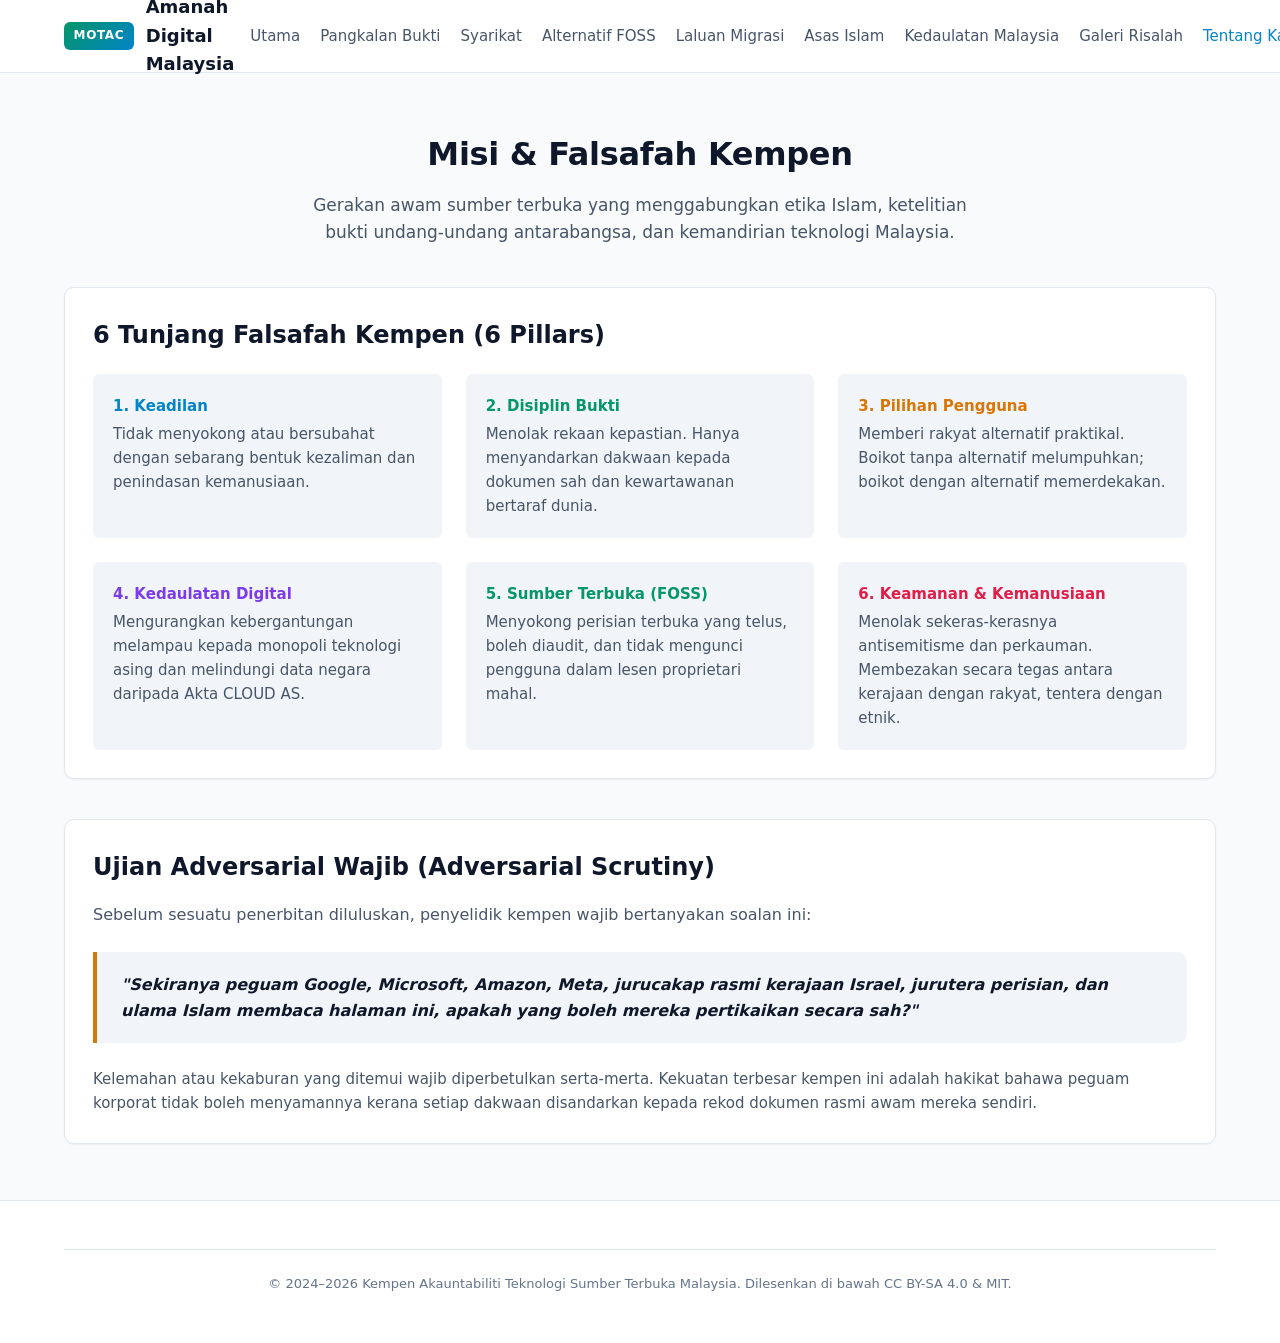
==== commit 5bb11edf: "feat: generate 15 high-res campaign posters (10 Islamic + 5 Creative) in SVG, PNG, and JPEG with web" ====
--- a/website/about.html
+++ b/website/about.html
@@ -23,6 +23,7 @@
           <li><a href="migrate.html"><span class="lang-bm">Laluan Migrasi</span><span class="lang-en">Migration Guide</span></a></li>
           <li><a href="islam.html"><span class="lang-bm">Asas Islam</span><span class="lang-en">Islamic Ethics</span></a></li>
           <li><a href="malaysia.html"><span class="lang-bm">Kedaulatan Malaysia</span><span class="lang-en">Malaysian Sovereignty</span></a></li>
+          <li><a href="media.html"><span class="lang-bm">Galeri Risalah</span><span class="lang-en">Leaflets</span></a></li>
           <li><a href="about.html" class="active"><span class="lang-bm">Tentang Kami</span><span class="lang-en">About</span></a></li>
         </ul>
       </nav>
--- a/website/styles.css
+++ b/website/styles.css
@@ -608,3 +608,243 @@
   display: revert !important;
 }
 
+/* ================= Poster & Leaflet Gallery Styles ================= */
+.gallery-filters {
+  display: flex;
+  justify-content: center;
+  gap: 0.75rem;
+  margin-bottom: 2.5rem;
+  flex-wrap: wrap;
+}
+
+.filter-btn {
+  background: var(--bg-surface);
+  border: 1px solid var(--border-color);
+  color: var(--text-secondary);
+  padding: 0.5rem 1.25rem;
+  border-radius: var(--radius-full);
+  font-weight: 600;
+  font-size: 0.875rem;
+  cursor: pointer;
+  transition: all var(--transition-fast);
+}
+
+.filter-btn:hover {
+  border-color: var(--accent-primary);
+  color: var(--text-primary);
+}
+
+.filter-btn.active {
+  background: var(--accent-primary);
+  border-color: var(--accent-primary);
+  color: #ffffff;
+}
+
+.poster-grid {
+  display: grid;
+  grid-template-columns: repeat(auto-fill, minmax(320px, 1fr));
+  gap: 2rem;
+  margin-bottom: 4rem;
+}
+
+.poster-card {
+  background: var(--bg-surface);
+  border: 1px solid var(--border-color);
+  border-radius: var(--radius-lg);
+  overflow: hidden;
+  box-shadow: var(--shadow-sm);
+  transition: transform var(--transition-fast), box-shadow var(--transition-fast), border-color var(--transition-fast);
+  display: flex;
+  flex-direction: column;
+}
+
+.poster-card:hover {
+  transform: translateY(-4px);
+  box-shadow: var(--shadow-lg);
+  border-color: var(--accent-primary);
+}
+
+.poster-thumb-wrap {
+  position: relative;
+  width: 100%;
+  aspect-ratio: 4 / 5;
+  background: #070a13;
+  overflow: hidden;
+  cursor: pointer;
+}
+
+.poster-thumb {
+  width: 100%;
+  height: 100%;
+  object-fit: cover;
+  transition: transform 0.3s ease;
+}
+
+.poster-card:hover .poster-thumb {
+  transform: scale(1.02);
+}
+
+.poster-overlay {
+  position: absolute;
+  inset: 0;
+  background: rgba(11, 15, 25, 0.6);
+  opacity: 0;
+  display: flex;
+  align-items: center;
+  justify-content: center;
+  transition: opacity 0.2s ease;
+}
+
+.poster-thumb-wrap:hover .poster-overlay {
+  opacity: 1;
+}
+
+.poster-zoom-btn {
+  background: #ffffff;
+  color: #0f172a;
+  padding: 0.6rem 1.2rem;
+  border-radius: var(--radius-full);
+  font-weight: 700;
+  font-size: 0.875rem;
+  border: none;
+  cursor: pointer;
+  box-shadow: 0 4px 12px rgba(0,0,0,0.3);
+}
+
+.poster-info {
+  padding: 1.25rem;
+  display: flex;
+  flex-direction: column;
+  flex-grow: 1;
+}
+
+.poster-badge {
+  display: inline-block;
+  align-self: flex-start;
+  padding: 0.25rem 0.75rem;
+  border-radius: var(--radius-full);
+  font-size: 0.75rem;
+  font-weight: 700;
+  letter-spacing: 0.5px;
+  text-transform: uppercase;
+  margin-bottom: 0.6rem;
+}
+
+.badge-islam {
+  background: rgba(16, 185, 129, 0.15);
+  color: var(--accent-emerald);
+  border: 1px solid rgba(16, 185, 129, 0.3);
+}
+
+.badge-creative {
+  background: rgba(56, 189, 248, 0.15);
+  color: var(--accent-primary);
+  border: 1px solid rgba(56, 189, 248, 0.3);
+}
+
+.poster-title {
+  font-size: 1.125rem;
+  font-weight: 800;
+  color: var(--text-primary);
+  line-height: 1.3;
+  margin-bottom: 0.35rem;
+}
+
+.poster-ref {
+  font-size: 0.8125rem;
+  font-weight: 600;
+  color: var(--accent-primary);
+  margin-bottom: 0.75rem;
+}
+
+.poster-desc {
+  font-size: 0.875rem;
+  color: var(--text-secondary);
+  line-height: 1.5;
+  margin-bottom: 1.25rem;
+  flex-grow: 1;
+}
+
+.poster-downloads {
+  display: flex;
+  gap: 0.5rem;
+  border-top: 1px solid var(--border-color);
+  padding-top: 1rem;
+}
+
+.btn-download {
+  flex: 1;
+  text-align: center;
+  padding: 0.45rem 0.5rem;
+  border-radius: var(--radius-sm);
+  font-size: 0.8125rem;
+  font-weight: 700;
+  text-decoration: none;
+  transition: all var(--transition-fast);
+}
+
+.btn-download-png {
+  background: var(--accent-emerald);
+  color: #ffffff;
+}
+
+.btn-download-png:hover {
+  background: #047857;
+}
+
+.btn-download-jpg {
+  background: var(--bg-surface-elevated);
+  border: 1px solid var(--border-color);
+  color: var(--text-primary);
+}
+
+.btn-download-jpg:hover {
+  background: var(--border-color);
+}
+
+/* Modal for Image Preview */
+.image-modal {
+  display: none;
+  position: fixed;
+  inset: 0;
+  z-index: 1000;
+  background: rgba(0, 0, 0, 0.85);
+  backdrop-filter: blur(8px);
+  align-items: center;
+  justify-content: center;
+  padding: 2rem;
+}
+
+.image-modal.active {
+  display: flex;
+}
+
+.modal-content {
+  position: relative;
+  max-width: 90vw;
+  max-height: 90vh;
+  display: flex;
+  flex-direction: column;
+  align-items: center;
+}
+
+.modal-img {
+  max-width: 100%;
+  max-height: 80vh;
+  border-radius: var(--radius-md);
+  box-shadow: 0 20px 25px -5px rgba(0,0,0,0.5);
+}
+
+.modal-close {
+  position: absolute;
+  top: -2.5rem;
+  right: 0;
+  background: transparent;
+  border: none;
+  color: #ffffff;
+  font-size: 2rem;
+  cursor: pointer;
+  line-height: 1;
+}
+
+
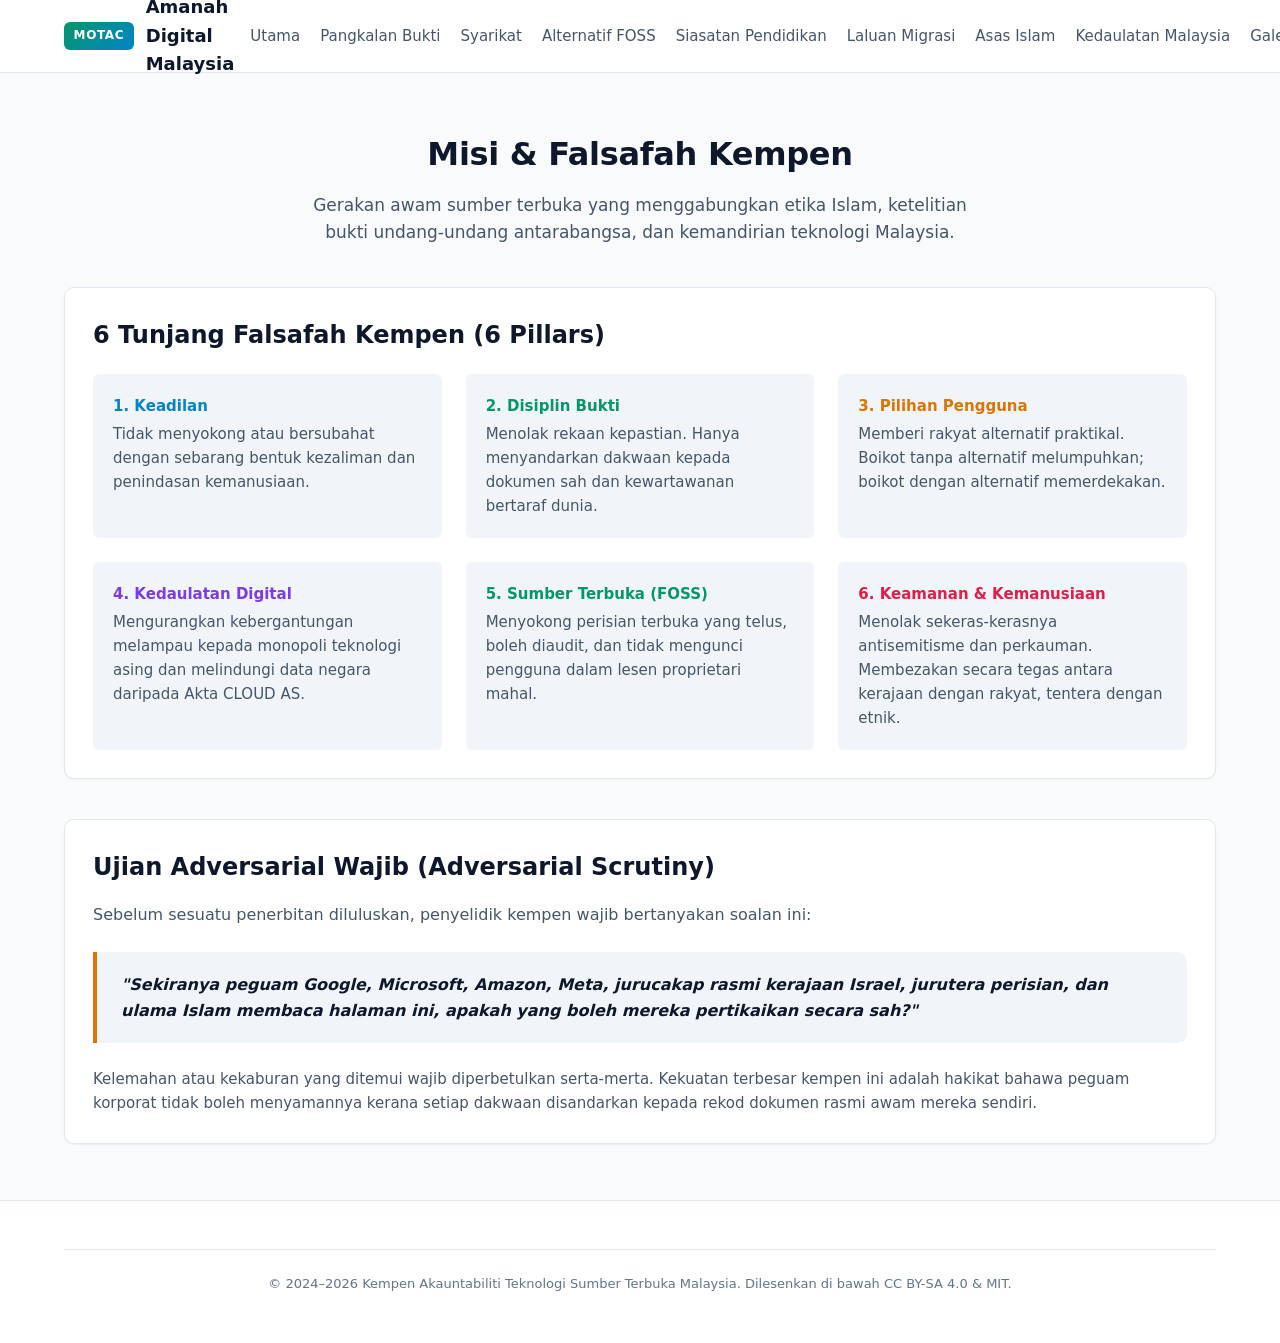
==== commit 8e79b2c2: "feat(education): add 'The Free-to-Lock-In Pipeline' investigation to landing page, website, and rese" ====
--- a/website/about.html
+++ b/website/about.html
@@ -20,6 +20,7 @@
           <li><a href="evidence.html"><span class="lang-bm">Pangkalan Bukti</span><span class="lang-en">Evidence Base</span></a></li>
           <li><a href="companies.html"><span class="lang-bm">Syarikat</span><span class="lang-en">Companies</span></a></li>
           <li><a href="alternatives.html"><span class="lang-bm">Alternatif FOSS</span><span class="lang-en">FOSS Alternatives</span></a></li>
+          <li><a href="education.html"><span class="lang-bm">Siasatan Pendidikan</span><span class="lang-en" style="display: none;">Education Pipeline</span></a></li>
           <li><a href="migrate.html"><span class="lang-bm">Laluan Migrasi</span><span class="lang-en">Migration Guide</span></a></li>
           <li><a href="islam.html"><span class="lang-bm">Asas Islam</span><span class="lang-en">Islamic Ethics</span></a></li>
           <li><a href="malaysia.html"><span class="lang-bm">Kedaulatan Malaysia</span><span class="lang-en">Malaysian Sovereignty</span></a></li>
@@ -152,4 +153,4 @@
 
   <script src="app.js"></script>
 </body>
-</html>
+</html>
